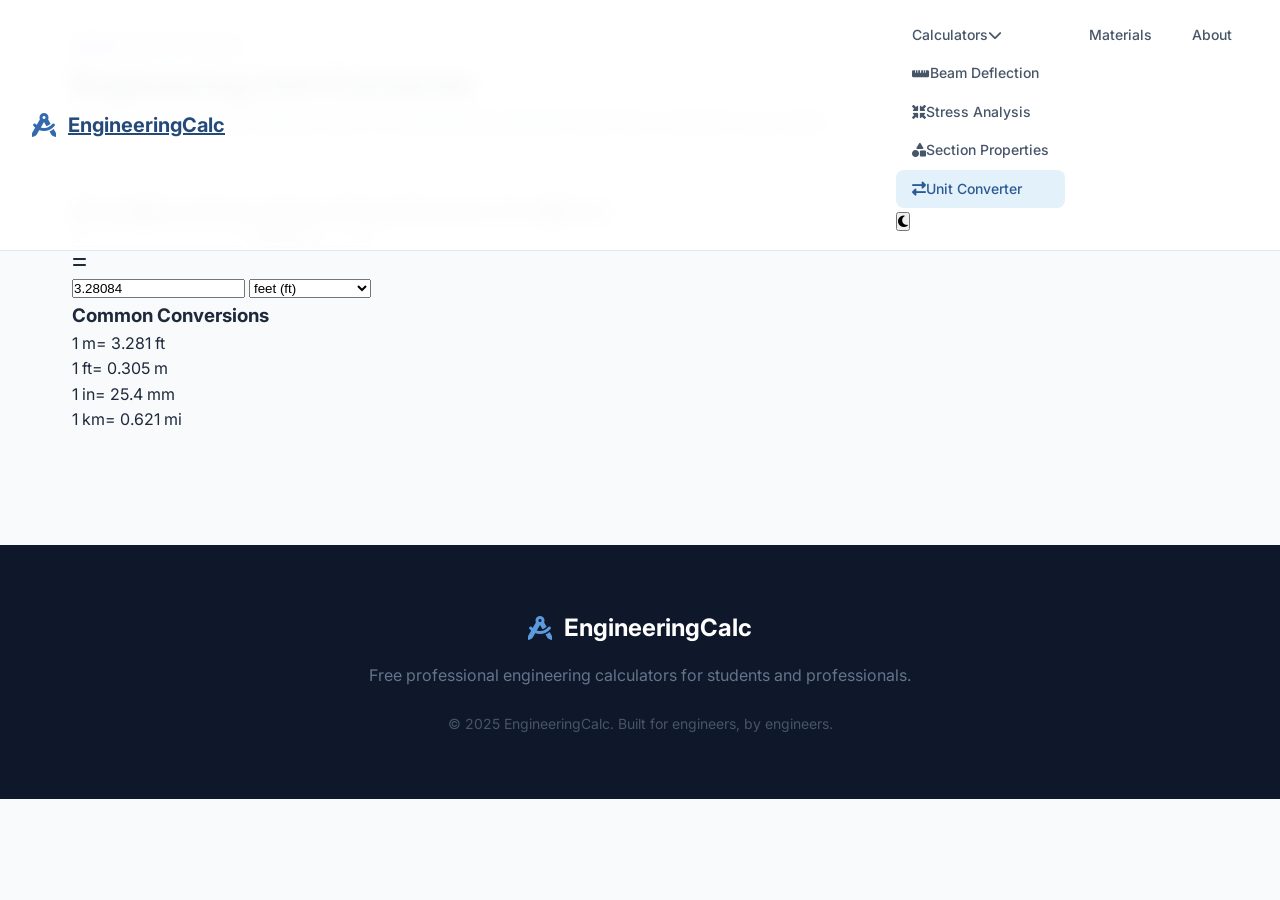
==== unit-converter.html @ 443776ba "Add files via upload" ====
<!DOCTYPE html>
<html lang="en">
<head>
    <meta charset="UTF-8">
    <meta name="viewport" content="width=device-width, initial-scale=1.0">
    <title>Engineering Unit Converter | SI to Imperial Conversion</title>
    <meta name="description" content="Free engineering unit converter. Convert between SI and Imperial units for length, force, pressure, power, temperature, and more.">
    <meta name="keywords" content="unit converter, engineering units, si to imperial, pressure converter, force converter">
    <link rel="stylesheet" href="styles.css">
    <link href="https://fonts.googleapis.com/css2?family=Inter:wght@300;400;500;600;700&family=JetBrains+Mono:wght@400;500&display=swap" rel="stylesheet">
    <link rel="stylesheet" href="https://cdnjs.cloudflare.com/ajax/libs/font-awesome/6.4.0/css/all.min.css">
</head>
<body>
    <nav class="navbar">
        <a href="index.html" class="nav-brand">
            <i class="fas fa-drafting-compass"></i>
            <span>EngineeringCalc</span>
        </a>
        <div class="nav-links-container">
            <ul class="nav-links">
                <li class="has-dropdown">
                    <a href="index.html#calculators">Calculators <i class="fas fa-chevron-down"></i></a>
                    <div class="dropdown-menu">
                        <a href="beam-calculator.html"><i class="fas fa-ruler-horizontal"></i> Beam Deflection</a>
                        <a href="stress-calculator.html"><i class="fas fa-compress-arrows-alt"></i> Stress Analysis</a>
                        <a href="section-properties.html"><i class="fas fa-shapes"></i> Section Properties</a>
                        <a href="unit-converter.html" class="active"><i class="fas fa-exchange-alt"></i> Unit Converter</a>
                    </div>
                </li>
                <li><a href="materials-database.html">Materials</a></li>
                <li><a href="about.html">About</a></li>
            </ul>
            <button class="theme-toggle" id="themeToggle"><i class="fas fa-moon"></i></button>
        </div>
    </nav>

    <main class="calculator-page">
        <div class="calculator-header">
            <div class="container">
                <div class="breadcrumb">
                    <a href="index.html">Home</a>
                    <i class="fas fa-chevron-right"></i>
                    <span>Unit Converter</span>
                </div>
                <h1>Engineering Unit Converter</h1>
                <p>Convert between SI and Imperial units for all engineering quantities. Real-time conversion as you type.</p>
            </div>
        </div>

        <div class="container">
            <div class="converter-fullpage">
                <div class="converter-category-tabs">
                    <button class="cat-tab active" data-category="length"><i class="fas fa-ruler"></i> Length</button>
                    <button class="cat-tab" data-category="force"><i class="fas fa-weight-hanging"></i> Force</button>
                    <button class="cat-tab" data-category="pressure"><i class="fas fa-compress"></i> Pressure</button>
                    <button class="cat-tab" data-category="power"><i class="fas fa-bolt"></i> Power</button>
                    <button class="cat-tab" data-category="torque"><i class="fas fa-redo"></i> Torque</button>
                    <button class="cat-tab" data-category="temperature"><i class="fas fa-thermometer-half"></i> Temperature</button>
                    <button class="cat-tab" data-category="area"><i class="fas fa-expand"></i> Area</button>
                    <button class="cat-tab" data-category="volume"><i class="fas fa-cube"></i> Volume</button>
                </div>

                <div class="converter-main">
                    <div class="converter-display">
                        <div class="input-section-converter">
                            <input type="number" id="convert-input" value="1" placeholder="Enter value">
                            <select id="convert-from">
                                <option value="m">meters (m)</option>
                                <option value="mm">millimeters (mm)</option>
                                <option value="km">kilometers (km)</option>
                                <option value="ft">feet (ft)</option>
                                <option value="in">inches (in)</option>
                                <option value="yd">yards (yd)</option>
                                <option value="mi">miles (mi)</option>
                            </select>
                        </div>
                        
                        <div class="equals-sign"><i class="fas fa-equals"></i></div>
                        
                        <div class="output-section-converter">
                            <input type="text" id="convert-output" readonly value="3.28084">
                            <select id="convert-to">
                                <option value="ft">feet (ft)</option>
                                <option value="m">meters (m)</option>
                                <option value="mm">millimeters (mm)</option>
                                <option value="km">kilometers (km)</option>
                                <option value="in">inches (in)</option>
                                <option value="yd">yards (yd)</option>
                                <option value="mi">miles (mi)</option>
                            </select>
                        </div>
                    </div>

                    <div class="quick-conversions">
                        <h3>Common Conversions</h3>
                        <div class="quick-grid" id="quick-conversions">
                            <div class="quick-item"><span>1 m</span><span>= 3.281 ft</span></div>
                            <div class="quick-item"><span>1 ft</span><span>= 0.305 m</span></div>
                            <div class="quick-item"><span>1 in</span><span>= 25.4 mm</span></div>
                            <div class="quick-item"><span>1 km</span><span>= 0.621 mi</span></div>
                        </div>
                    </div>
                </div>
            </div>
        </div>
    </main>

    <footer class="footer">
        <div class="footer-content">
            <div class="footer-brand">
                <i class="fas fa-drafting-compass"></i>
                <span>EngineeringCalc</span>
            </div>
            <p class="footer-text">Free professional engineering calculators for students and professionals.</p>
            <p class="copyright">© 2025 EngineeringCalc. Built for engineers, by engineers.</p>
        </div>
    </footer>

    <script src="theme.js"></script>
    <script>
        const conversions = {
            length: {
                units: ['m', 'mm', 'cm', 'km', 'ft', 'in', 'yd', 'mi'],
                labels: ['meters (m)', 'millimeters (mm)', 'centimeters (cm)', 'kilometers (km)', 'feet (ft)', 'inches (in)', 'yards (yd)', 'miles (mi)'],
                toBase: { m: 1, mm: 0.001, cm: 0.01, km: 1000, ft: 0.3048, in: 0.0254, yd: 0.9144, mi: 1609.34 }
            },
            force: {
                units: ['N', 'kN', 'MN', 'lbf', 'kgf', 'tonf'],
                labels: ['Newtons (N)', 'kilonewtons (kN)', 'meganewtons (MN)', 'pounds-force (lbf)', 'kilogram-force (kgf)', 'ton-force (tonf)'],
                toBase: { N: 1, kN: 1000, MN: 1000000, lbf: 4.44822, kgf: 9.80665, tonf: 9806.65 }
            },
            pressure: {
                units: ['Pa', 'kPa', 'MPa', 'GPa', 'bar', 'psi', 'ksi', 'atm'],
                labels: ['Pascals (Pa)', 'kilopascals (kPa)', 'megapascals (MPa)', 'gigapascals (GPa)', 'bar', 'psi', 'ksi', 'atmospheres (atm)'],
                toBase: { Pa: 1, kPa: 1000, MPa: 1000000, GPa: 1000000000, bar: 100000, psi: 6894.76, ksi: 6894760, atm: 101325 }
            },
            power: {
                units: ['W', 'kW', 'MW', 'hp', 'hp-m', 'Btu/h', 'ft-lbf/s'],
                labels: ['Watts (W)', 'kilowatts (kW)', 'megawatts (MW)', 'horsepower (hp)', 'metric hp', 'BTU/hour', 'ft-lbf/s'],
                toBase: { W: 1, kW: 1000, MW: 1000000, hp: 745.7, 'hp-m': 735.5, 'Btu/h': 0.293071, 'ft-lbf/s': 1.35582 }
            },
            torque: {
                units: ['Nm', 'Nmm', 'kNm', 'ft-lbf', 'in-lbf', 'kgf-m'],
                labels: ['Newton-meters (Nm)', 'Newton-millimeters (Nmm)', 'kilonewton-meters (kNm)', 'foot-pounds (ft-lbf)', 'inch-pounds (in-lbf)', 'kgf-meters (kgf-m)'],
                toBase: { Nm: 1, Nmm: 0.001, kNm: 1000, 'ft-lbf': 1.35582, 'in-lbf': 0.112985, 'kgf-m': 9.80665 }
            },
            temperature: {
                units: ['C', 'F', 'K', 'R'],
                labels: ['Celsius (°C)', 'Fahrenheit (°F)', 'Kelvin (K)', 'Rankine (°R)']
            },
            area: {
                units: ['m2', 'cm2', 'mm2', 'ft2', 'in2', 'ac', 'ha'],
                labels: ['square meters (m²)', 'square centimeters (cm²)', 'square millimeters (mm²)', 'square feet (ft²)', 'square inches (in²)', 'acres (ac)', 'hectares (ha)'],
                toBase: { m2: 1, cm2: 0.0001, mm2: 0.000001, ft2: 0.092903, in2: 0.00064516, ac: 4046.86, ha: 10000 }
            },
            volume: {
                units: ['m3', 'L', 'mL', 'gal', 'qt', 'ft3', 'in3'],
                labels: ['cubic meters (m³)', 'liters (L)', 'milliliters (mL)', 'gallons (gal)', 'quarts (qt)', 'cubic feet (ft³)', 'cubic inches (in³)'],
                toBase: { m3: 1, L: 0.001, mL: 0.000001, gal: 0.00378541, qt: 0.000946353, ft3: 0.0283168, in3: 0.000016387 }
            }
        };

        let currentCategory = 'length';

        function updateCategory(category) {
            currentCategory = category;
            const data = conversions[category];
            const fromSelect = document.getElementById('convert-from');
            const toSelect = document.getElementById('convert-to');
            
            fromSelect.innerHTML = '';
            toSelect.innerHTML = '';
            
            data.labels.forEach((label, i) => {
                fromSelect.add(new Option(label, data.units[i]));
                toSelect.add(new Option(label, data.units[i]));
            });
            
            // Set defaults
            if (category === 'length') {
                fromSelect.value = 'm';
                toSelect.value = 'ft';
            } else if (category === 'force') {
                fromSelect.value = 'N';
                toSelect.value = 'lbf';
            } else if (category === 'pressure') {
                fromSelect.value = 'MPa';
                toSelect.value = 'ksi';
            } else if (category === 'power') {
                fromSelect.value = 'kW';
                toSelect.value = 'hp';
            }
            
            updateQuickConversions();
            convert();
        }

        function convert() {
            const input = parseFloat(document.getElementById('convert-input').value) || 0;
            const from = document.getElementById('convert-from').value;
            const to = document.getElementById('convert-to').value;
            let result;
            
            if (currentCategory === 'temperature') {
                result = convertTemperature(input, from, to);
            } else {
                const toBase = conversions[currentCategory].toBase;
                const baseValue = input * toBase[from];
                result = baseValue / toBase[to];
            }
            
            document.getElementById('convert-output').value = result.toPrecision(6).replace(/\.?0+$/, '');
        }

        function convertTemperature(val, from, to) {
            let celsius;
            if (from === 'C') celsius = val;
            else if (from === 'F') celsius = (val - 32) * 5/9;
            else if (from === 'K') celsius = val - 273.15;
            else if (from === 'R') celsius = (val - 491.67) * 5/9;
            
            if (to === 'C') return celsius;
            else if (to === 'F') return (celsius * 9/5) + 32;
            else if (to === 'K') return celsius + 273.15;
            else if (to === 'R') return (celsius + 273.15) * 9/5;
        }

        function updateQuickConversions() {
            const quickDiv = document.getElementById('quick-conversions');
            const examples = {
                length: [['1 m', '3.281 ft'], ['1 ft', '0.305 m'], ['1 in', '25.4 mm'], ['1 km', '0.621 mi']],
                force: [['1 N', '0.225 lbf'], ['1 lbf', '4.448 N'], ['1 kN', '224.8 lbf']],
                pressure: [['1 MPa', '145.0 psi'], ['1 psi', '6.895 kPa'], ['1 bar', '14.5 psi']],
                power: [['1 kW', '1.341 hp'], ['1 hp', '0.746 kW'], ['1 MW', '1341 hp']],
                torque: [['1 Nm', '0.738 ft-lbf'], ['1 ft-lbf', '1.356 Nm']],
                temperature: [['0°C', '32°F'], ['100°C', '212°F'], ['0K', '-273.15°C']],
                area: [['1 m²', '10.764 ft²'], ['1 ft²', '0.0929 m²'], ['1 ac', '4047 m²']],
                volume: [['1 L', '0.264 gal'], ['1 gal', '3.785 L'], ['1 m³', '264.2 gal']]
            };
            
            const items = examples[currentCategory] || examples.length;
            quickDiv.innerHTML = items.map(item => 
                `<div class="quick-item"><span>${item[0]}</span><span>= ${item[1]}</span></div>`
            ).join('');
        }

        // Event listeners
        document.querySelectorAll('.cat-tab').forEach(tab => {
            tab.addEventListener('click', () => {
                document.querySelectorAll('.cat-tab').forEach(t => t.classList.remove('active'));
                tab.classList.add('active');
                updateCategory(tab.dataset.category);
            });
        });

        document.getElementById('convert-input').addEventListener('input', convert);
        document.getElementById('convert-from').addEventListener('change', convert);
        document.getElementById('convert-to').addEventListener('change', convert);

        // Initialize
        updateCategory('length');
    </script>
</body>
</html>
---- styles.css ----
/* ============================================
   EngineeringCalc - Modern Academic Design
   Clean, professional, engineering-focused UI
   ============================================ */

:root {
    /* Primary Colors - Academic Blue */
    --primary-900: #1e3a5f;
    --primary-800: #254a7a;
    --primary-700: #2c5a94;
    --primary-600: #336aae;
    --primary-500: #3d7bc9;
    --primary-400: #5b9add;
    --primary-300: #8ab9e9;
    --primary-200: #b8d7f2;
    --primary-100: #e3f1fa;
    --primary-50: #f5fafd;

    /* Neutral Colors */
    --neutral-900: #0f172a;
    --neutral-800: #1e293b;
    --neutral-700: #334155;
    --neutral-600: #475569;
    --neutral-500: #64748b;
    --neutral-400: #94a3b8;
    --neutral-300: #cbd5e1;
    --neutral-200: #e2e8f0;
    --neutral-100: #f1f5f9;
    --neutral-50: #f8fafc;

    /* Accent Colors */
    --accent-emerald: #10b981;
    --accent-emerald-light: #d1fae5;
    --accent-amber: #f59e0b;
    --accent-amber-light: #fef3c7;
    --accent-rose: #f43f5e;
    --accent-rose-light: #ffe4e6;
    --accent-cyan: #06b6d4;
    --accent-cyan-light: #cffafe;

    /* Status Colors */
    --success: #10b981;
    --warning: #f59e0b;
    --error: #ef4444;
    --info: #3b82f6;

    /* Typography */
    --font-primary: 'Inter', -apple-system, BlinkMacSystemFont, sans-serif;
    --font-mono: 'JetBrains Mono', 'Fira Code', monospace;

    /* Spacing */
    --space-1: 0.25rem;
    --space-2: 0.5rem;
    --space-3: 0.75rem;
    --space-4: 1rem;
    --space-5: 1.25rem;
    --space-6: 1.5rem;
    --space-8: 2rem;
    --space-10: 2.5rem;
    --space-12: 3rem;
    --space-16: 4rem;
    --space-20: 5rem;

    /* Shadows */
    --shadow-sm: 0 1px 2px 0 rgb(0 0 0 / 0.05);
    --shadow-md: 0 4px 6px -1px rgb(0 0 0 / 0.1), 0 2px 4px -2px rgb(0 0 0 / 0.1);
    --shadow-lg: 0 10px 15px -3px rgb(0 0 0 / 0.1), 0 4px 6px -4px rgb(0 0 0 / 0.1);
    --shadow-xl: 0 20px 25px -5px rgb(0 0 0 / 0.1), 0 8px 10px -6px rgb(0 0 0 / 0.1);
    --shadow-inner: inset 0 2px 4px 0 rgb(0 0 0 / 0.05);

    /* Border Radius */
    --radius-sm: 0.375rem;
    --radius-md: 0.5rem;
    --radius-lg: 0.75rem;
    --radius-xl: 1rem;
    --radius-2xl: 1.5rem;
    --radius-full: 9999px;

    /* Transitions */
    --transition-fast: 150ms ease;
    --transition-base: 250ms ease;
    --transition-slow: 350ms ease;
}

/* Reset & Base */
*, *::before, *::after {
    box-sizing: border-box;
    margin: 0;
    padding: 0;
}

html {
    scroll-behavior: smooth;
    -webkit-font-smoothing: antialiased;
    -moz-osx-font-smoothing: grayscale;
}

body {
    font-family: var(--font-primary);
    font-size: 16px;
    line-height: 1.6;
    color: var(--neutral-800);
    background: var(--neutral-50);
}

/* Navigation */
.navbar {
    position: fixed;
    top: 0;
    left: 0;
    right: 0;
    z-index: 1000;
    display: flex;
    align-items: center;
    justify-content: space-between;
    padding: var(--space-4) var(--space-8);
    background: rgba(255, 255, 255, 0.95);
    backdrop-filter: blur(10px);
    border-bottom: 1px solid var(--neutral-200);
}

.nav-brand {
    display: flex;
    align-items: center;
    gap: var(--space-3);
    font-size: 1.25rem;
    font-weight: 700;
    color: var(--primary-800);
}

.nav-brand i {
    font-size: 1.5rem;
    color: var(--primary-600);
}

.nav-links {
    display: flex;
    list-style: none;
    gap: var(--space-2);
}

.nav-links a {
    display: flex;
    align-items: center;
    padding: var(--space-2) var(--space-4);
    color: var(--neutral-600);
    text-decoration: none;
    font-weight: 500;
    font-size: 0.875rem;
    border-radius: var(--radius-md);
    transition: all var(--transition-fast);
}

.nav-links a:hover {
    color: var(--primary-700);
    background: var(--primary-50);
}

.nav-links a.active {
    color: var(--primary-700);
    background: var(--primary-100);
}

/* Hero Section */
.hero {
    padding: calc(80px + var(--space-20)) var(--space-8) var(--space-20);
    background: linear-gradient(135deg, var(--primary-900) 0%, var(--primary-700) 50%, var(--primary-600) 100%);
    color: white;
    text-align: center;
    position: relative;
    overflow: hidden;
}

.hero::before {
    content: '';
    position: absolute;
    top: 0;
    left: 0;
    right: 0;
    bottom: 0;
    background: url("data:image/svg+xml,%3Csvg width='60' height='60' viewBox='0 0 60 60' xmlns='http://www.w3.org/2000/svg'%3E%3Cg fill='none' fill-rule='evenodd'%3E%3Cg fill='%23ffffff' fill-opacity='0.03'%3E%3Cpath d='M36 34v-4h-2v4h-4v2h4v4h2v-4h4v-2h-4zm0-30V0h-2v4h-4v2h4v4h2V6h4V4h-4zM6 34v-4H4v4H0v2h4v4h2v-4h4v-2H6zM6 4V0H4v4H0v2h4v4h2V6h4V4H6z'/%3E%3C/g%3E%3C/g%3E%3C/svg%3E");
    opacity: 0.5;
}

.hero-content {
    position: relative;
    max-width: 800px;
    margin: 0 auto;
}

.hero h1 {
    font-size: 3rem;
    font-weight: 800;
    line-height: 1.1;
    margin-bottom: var(--space-6);
    letter-spacing: -0.025em;
}

.hero p {
    font-size: 1.25rem;
    color: var(--primary-200);
    max-width: 600px;
    margin: 0 auto var(--space-12);
}

.hero-stats {
    display: flex;
    justify-content: center;
    gap: var(--space-12);
}

.stat {
    display: flex;
    flex-direction: column;
    align-items: center;
}

.stat-number {
    font-size: 2.5rem;
    font-weight: 800;
    color: white;
}

.stat-label {
    font-size: 0.875rem;
    color: var(--primary-300);
    text-transform: uppercase;
    letter-spacing: 0.1em;
    font-weight: 600;
}

/* Container */
.container {
    max-width: 1200px;
    margin: 0 auto;
    padding: var(--space-8);
}

/* Calculator Sections */
.calculator-section {
    margin-bottom: var(--space-16);
    scroll-margin-top: 100px;
}

.section-header {
    display: flex;
    align-items: flex-start;
    gap: var(--space-5);
    margin-bottom: var(--space-8);
    padding-bottom: var(--space-6);
    border-bottom: 2px solid var(--neutral-200);
}

.section-icon {
    width: 56px;
    height: 56px;
    display: flex;
    align-items: center;
    justify-content: center;
    background: linear-gradient(135deg, var(--primary-500), var(--primary-700));
    border-radius: var(--radius-xl);
    color: white;
    font-size: 1.5rem;
    flex-shrink: 0;
}

.section-icon.stress {
    background: linear-gradient(135deg, var(--accent-rose), #e11d48);
}

.section-title h2 {
    font-size: 1.75rem;
    font-weight: 700;
    color: var(--neutral-900);
    margin-bottom: var(--space-2);
}

.section-title p {
    color: var(--neutral-500);
    font-size: 1rem;
}

/* Calculator Grid */
.calc-grid {
    display: grid;
    grid-template-columns: 1fr 1fr;
    gap: var(--space-8);
}

/* Input Panel */
.input-panel, .results-panel {
    background: white;
    border-radius: var(--radius-xl);
    padding: var(--space-8);
    box-shadow: var(--shadow-lg);
    border: 1px solid var(--neutral-200);
}

.input-panel h3, .results-panel h3 {
    font-size: 1.125rem;
    font-weight: 600;
    color: var(--neutral-800);
    margin-bottom: var(--space-6);
    padding-bottom: var(--space-4);
    border-bottom: 2px solid var(--primary-100);
}

.input-group {
    margin-bottom: var(--space-5);
}

.input-group label {
    display: block;
    font-size: 0.875rem;
    font-weight: 600;
    color: var(--neutral-700);
    margin-bottom: var(--space-2);
}

.input-wrapper {
    display: flex;
    gap: var(--space-2);
}

.input-wrapper input,
.input-group select {
    flex: 1;
    padding: var(--space-3) var(--space-4);
    font-size: 1rem;
    border: 2px solid var(--neutral-200);
    border-radius: var(--radius-lg);
    background: white;
    color: var(--neutral-800);
    transition: all var(--transition-fast);
    font-family: var(--font-mono);
}

.input-wrapper input:focus,
.input-group select:focus {
    outline: none;
    border-color: var(--primary-400);
    box-shadow: 0 0 0 3px var(--primary-100);
}

.input-wrapper input::placeholder {
    color: var(--neutral-400);
}

.input-group select {
    cursor: pointer;
    flex: 0 0 auto;
    min-width: 80px;
}

select.full-width {
    width: 100%;
}

.unit-label {
    display: flex;
    align-items: center;
    padding: var(--space-3) var(--space-4);
    background: var(--neutral-100);
    border: 2px solid var(--neutral-200);
    border-radius: var(--radius-lg);
    color: var(--neutral-600);
    font-size: 0.875rem;
    font-weight: 500;
    white-space: nowrap;
}

.input-row {
    display: grid;
    grid-template-columns: 1fr 1fr;
    gap: var(--space-4);
}

/* Calculate Button */
.calc-btn {
    width: 100%;
    padding: var(--space-4) var(--space-6);
    margin-top: var(--space-4);
    background: linear-gradient(135deg, var(--primary-600), var(--primary-700));
    color: white;
    border: none;
    border-radius: var(--radius-lg);
    font-size: 1rem;
    font-weight: 600;
    cursor: pointer;
    transition: all var(--transition-fast);
    display: flex;
    align-items: center;
    justify-content: center;
    gap: var(--space-2);
    box-shadow: var(--shadow-md);
}

.calc-btn:hover {
    transform: translateY(-2px);
    box-shadow: var(--shadow-lg);
    background: linear-gradient(135deg, var(--primary-500), var(--primary-600));
}

.calc-btn:active {
    transform: translateY(0);
}

/* Results Panel */
.result-card {
    display: flex;
    align-items: center;
    gap: var(--space-4);
    padding: var(--space-5);
    background: var(--neutral-50);
    border: 1px solid var(--neutral-200);
    border-radius: var(--radius-lg);
    margin-bottom: var(--space-4);
    transition: all var(--transition-fast);
}

.result-card:hover {
    background: white;
    box-shadow: var(--shadow-md);
}

.result-icon {
    width: 48px;
    height: 48px;
    display: flex;
    align-items: center;
    justify-content: center;
    background: linear-gradient(135deg, var(--primary-400), var(--primary-600));
    border-radius: var(--radius-lg);
    color: white;
    font-size: 1.25rem;
    flex-shrink: 0;
}

.result-icon.stress {
    background: linear-gradient(135deg, var(--accent-rose), #e11d48);
}

.result-icon.reaction {
    background: linear-gradient(135deg, var(--accent-emerald), #059669);
}

.result-content {
    flex: 1;
    display: flex;
    flex-direction: column;
    gap: var(--space-1);
}

.result-label {
    font-size: 0.75rem;
    font-weight: 600;
    color: var(--neutral-500);
    text-transform: uppercase;
    letter-spacing: 0.05em;
}

.result-value {
    font-family: var(--font-mono);
    font-size: 1.5rem;
    font-weight: 700;
    color: var(--neutral-800);
}

.result-unit {
    font-size: 0.875rem;
    font-weight: 500;
    color: var(--neutral-500);
}

.result-status {
    display: inline-block;
    padding: var(--space-1) var(--space-2);
    border-radius: var(--radius-sm);
    font-size: 0.75rem;
    font-weight: 600;
    margin-left: var(--space-2);
}

.result-status.safe {
    background: var(--accent-emerald-light);
    color: var(--accent-emerald);
}

.result-status.warning {
    background: var(--accent-amber-light);
    color: var(--accent-amber);
}

.result-status.danger {
    background: var(--accent-rose-light);
    color: var(--accent-rose);
}

/* Formula Box */
.formula-box {
    margin-top: var(--space-6);
    padding: var(--space-5);
    background: linear-gradient(135deg, var(--primary-50), #eff6ff);
    border-left: 4px solid var(--primary-500);
    border-radius: var(--radius-lg);
}

.formula-box h4 {
    display: flex;
    align-items: center;
    gap: var(--space-2);
    font-size: 0.875rem;
    font-weight: 600;
    color: var(--primary-800);
    margin-bottom: var(--space-3);
}

.formula-box p {
    font-family: var(--font-mono);
    font-size: 1.125rem;
    color: var(--neutral-700);
    margin-bottom: var(--space-2);
}

.formula-box .formula-desc {
    font-family: var(--font-primary);
    font-size: 0.875rem;
    color: var(--neutral-500);
}

/* Unit Converter Section */
.converter-grid {
    display: grid;
    grid-template-columns: repeat(auto-fit, minmax(350px, 1fr));
    gap: var(--space-6);
}

.converter-card {
    background: white;
    border-radius: var(--radius-xl);
    padding: var(--space-6);
    box-shadow: var(--shadow-md);
    border: 1px solid var(--neutral-200);
    transition: all var(--transition-fast);
}

.converter-card:hover {
    box-shadow: var(--shadow-lg);
    transform: translateY(-2px);
}

.converter-card h3 {
    display: flex;
    align-items: center;
    gap: var(--space-2);
    font-size: 1rem;
    font-weight: 600;
    color: var(--neutral-800);
    margin-bottom: var(--space-4);
    padding-bottom: var(--space-3);
    border-bottom: 2px solid var(--neutral-100);
}

.converter-card h3 i {
    color: var(--primary-500);
}

.converter-inputs {
    display: flex;
    align-items: center;
    gap: var(--space-3);
}

.converter-inputs .input-group {
    flex: 1;
    margin-bottom: 0;
}

.converter-inputs input,
.converter-inputs select {
    width: 100%;
}

.converter-arrow {
    color: var(--neutral-400);
    font-size: 1.25rem;
}

/* Materials Section */
.materials-container {
    background: white;
    border-radius: var(--radius-xl);
    padding: var(--space-8);
    box-shadow: var(--shadow-lg);
    border: 1px solid var(--neutral-200);
}

.materials-filter {
    display: flex;
    gap: var(--space-2);
    margin-bottom: var(--space-6);
    flex-wrap: wrap;
}

.filter-btn {
    padding: var(--space-2) var(--space-4);
    background: white;
    border: 2px solid var(--neutral-200);
    border-radius: var(--radius-full);
    font-size: 0.875rem;
    font-weight: 500;
    color: var(--neutral-600);
    cursor: pointer;
    transition: all var(--transition-fast);
}

.filter-btn:hover {
    border-color: var(--primary-300);
    color: var(--primary-700);
}

.filter-btn.active {
    background: var(--primary-600);
    border-color: var(--primary-600);
    color: white;
}

.materials-grid {
    display: grid;
    grid-template-columns: repeat(auto-fill, minmax(280px, 1fr));
    gap: var(--space-4);
}

.material-card {
    padding: var(--space-5);
    background: var(--neutral-50);
    border: 1px solid var(--neutral-200);
    border-radius: var(--radius-lg);
    transition: all var(--transition-fast);
}

.material-card:hover {
    background: white;
    box-shadow: var(--shadow-md);
}

.material-header {
    display: flex;
    align-items: center;
    justify-content: space-between;
    margin-bottom: var(--space-4);
}

.material-name {
    font-weight: 700;
    color: var(--neutral-800);
}

.material-type {
    font-size: 0.75rem;
    padding: var(--space-1) var(--space-2);
    border-radius: var(--radius-sm);
    background: var(--primary-100);
    color: var(--primary-700);
    font-weight: 600;
}

.material-props {
    display: grid;
    grid-template-columns: 1fr 1fr;
    gap: var(--space-3);
}

.material-prop {
    display: flex;
    flex-direction: column;
}

.prop-label {
    font-size: 0.75rem;
    color: var(--neutral-500);
    font-weight: 500;
}

.prop-value {
    font-family: var(--font-mono);
    font-size: 0.875rem;
    color: var(--neutral-700);
    font-weight: 600;
}

/* Footer */
.footer {
    background: var(--neutral-900);
    color: var(--neutral-400);
    padding: var(--space-16) var(--space-8);
    margin-top: var(--space-20);
}

.footer-content {
    max-width: 1200px;
    margin: 0 auto;
    text-align: center;
}

.footer-brand {
    display: flex;
    align-items: center;
    justify-content: center;
    gap: var(--space-3);
    font-size: 1.5rem;
    font-weight: 700;
    color: white;
    margin-bottom: var(--space-4);
}

.footer-brand i {
    color: var(--primary-400);
}

.footer-text {
    font-size: 1rem;
    color: var(--neutral-500);
    margin-bottom: var(--space-6);
}

.footer-links {
    display: flex;
    justify-content: center;
    gap: var(--space-6);
    margin-bottom: var(--space-8);
}

.footer-links a {
    color: var(--neutral-400);
    text-decoration: none;
    font-weight: 500;
    transition: color var(--transition-fast);
}

.footer-links a:hover {
    color: var(--primary-400);
}

.copyright {
    font-size: 0.875rem;
    color: var(--neutral-600);
}

/* Responsive Design */
@media (max-width: 768px) {
    .navbar {
        padding: var(--space-3) var(--space-4);
    }

    .nav-links {
        display: none;
    }

    .hero {
        padding: calc(60px + var(--space-12)) var(--space-4) var(--space-12);
    }

    .hero h1 {
        font-size: 2rem;
    }

    .hero-stats {
        flex-direction: column;
        gap: var(--space-6);
    }

    .calc-grid {
        grid-template-columns: 1fr;
    }

    .input-row {
        grid-template-columns: 1fr;
    }

    .section-header {
        flex-direction: column;
        align-items: center;
        text-align: center;
    }

    .converter-grid {
        grid-template-columns: 1fr;
    }

    .converter-inputs {
        flex-direction: column;
    }

    .converter-arrow {
        transform: rotate(90deg);
    }

    .materials-grid {
        grid-template-columns: 1fr;
    }
}

/* Loading Animation */
@keyframes pulse {
    0%, 100% { opacity: 1; }
    50% { opacity: 0.5; }
}

.loading {
    animation: pulse 2s cubic-bezier(0.4, 0, 0.6, 1) infinite;
}

/* Scrollbar Styling */
::-webkit-scrollbar {
    width: 8px;
    height: 8px;
}

::-webkit-scrollbar-track {
    background: var(--neutral-100);
}

::-webkit-scrollbar-thumb {
    background: var(--neutral-400);
    border-radius: var(--radius-full);
}

::-webkit-scrollbar-thumb:hover {
    background: var(--neutral-500);
}
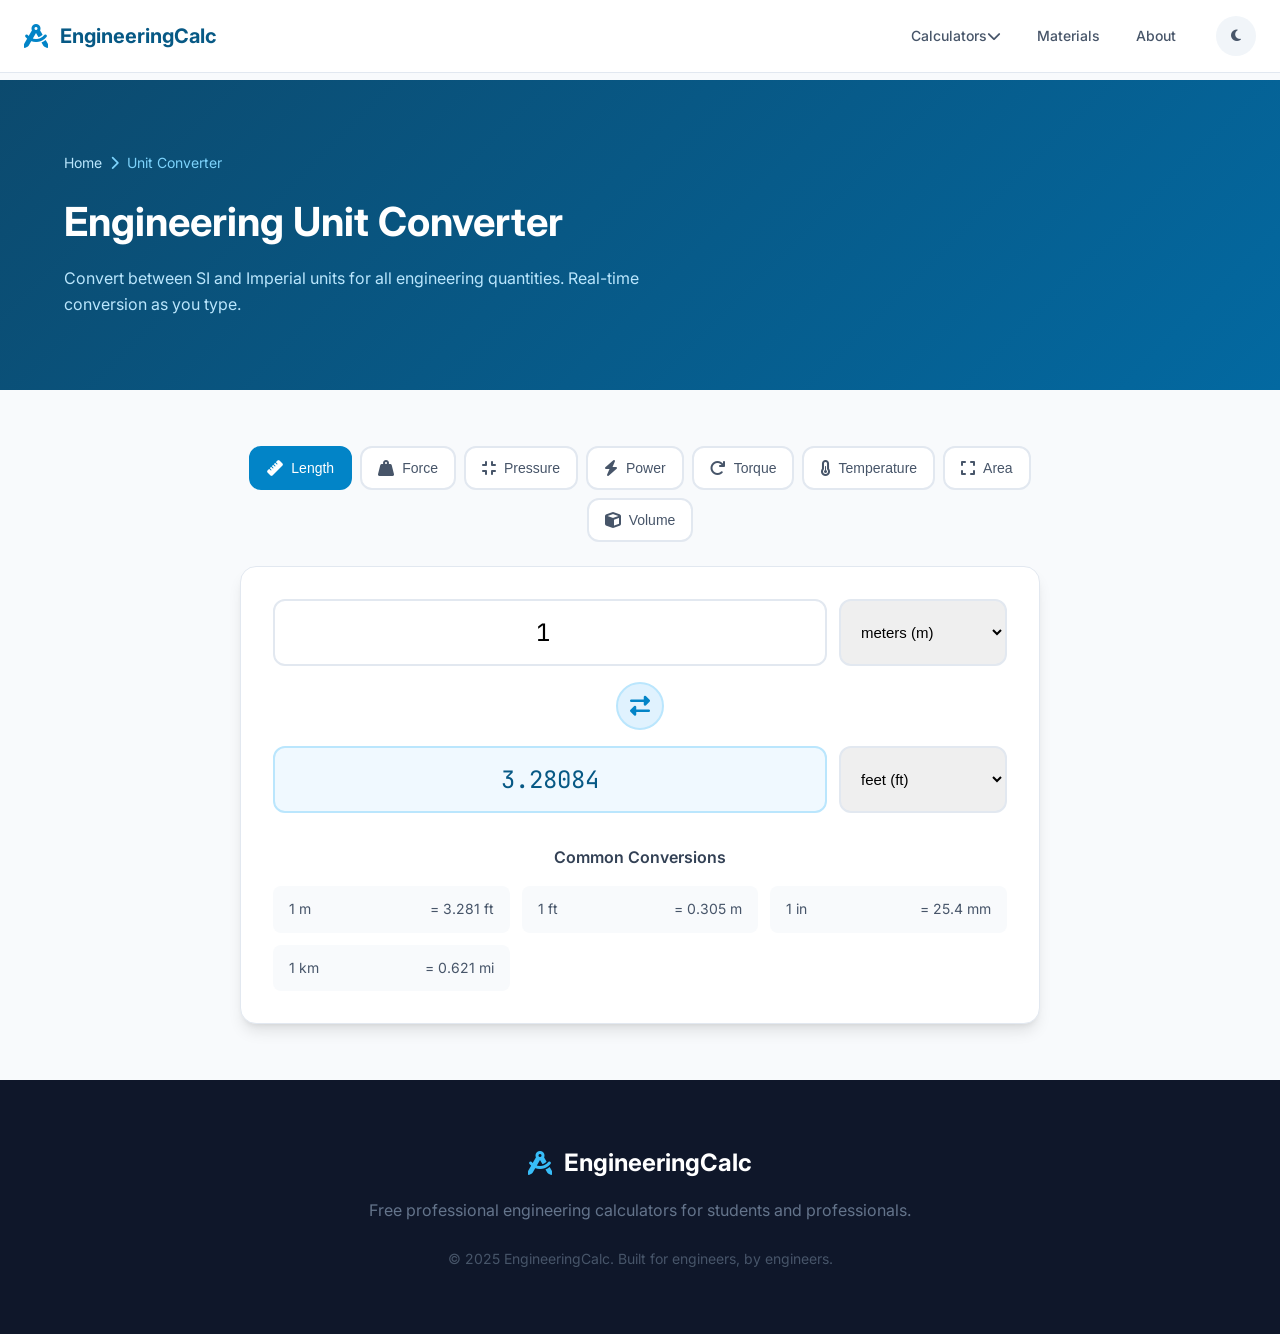
==== commit 4d90a0c3: "Add files via upload" ====
--- a/unit-converter.html
+++ b/unit-converter.html
@@ -75,7 +75,9 @@
                             </select>
                         </div>
                         
-                        <div class="equals-sign"><i class="fas fa-equals"></i></div>
+                        <button class="swap-btn" onclick="swapUnits()" title="Swap units">
+                            <i class="fas fa-exchange-alt"></i>
+                        </button>
                         
                         <div class="output-section-converter">
                             <input type="text" id="convert-output" readonly value="3.28084">
@@ -257,6 +259,16 @@
         document.getElementById('convert-from').addEventListener('change', convert);
         document.getElementById('convert-to').addEventListener('change', convert);
 
+        // Swap units function
+        function swapUnits() {
+            const fromSelect = document.getElementById('convert-from');
+            const toSelect = document.getElementById('convert-to');
+            const temp = fromSelect.value;
+            fromSelect.value = toSelect.value;
+            toSelect.value = temp;
+            convert();
+        }
+
         // Initialize
         updateCategory('length');
     </script>
--- a/styles.css
+++ b/styles.css
@@ -1,831 +1,1490 @@
 /* ============================================
-   EngineeringCalc - Modern Academic Design
-   Clean, professional, engineering-focused UI
+   EngineeringCalc - Complete Stylesheet
+   Modern Academic Design
    ============================================ */
 
 :root {
-    /* Primary Colors - Academic Blue */
-    --primary-900: #1e3a5f;
-    --primary-800: #254a7a;
-    --primary-700: #2c5a94;
-    --primary-600: #336aae;
-    --primary-500: #3d7bc9;
-    --primary-400: #5b9add;
-    --primary-300: #8ab9e9;
-    --primary-200: #b8d7f2;
-    --primary-100: #e3f1fa;
-    --primary-50: #f5fafd;
-
-    /* Neutral Colors */
-    --neutral-900: #0f172a;
-    --neutral-800: #1e293b;
-    --neutral-700: #334155;
-    --neutral-600: #475569;
-    --neutral-500: #64748b;
-    --neutral-400: #94a3b8;
-    --neutral-300: #cbd5e1;
-    --neutral-200: #e2e8f0;
-    --neutral-100: #f1f5f9;
-    --neutral-50: #f8fafc;
-
-    /* Accent Colors */
-    --accent-emerald: #10b981;
-    --accent-emerald-light: #d1fae5;
-    --accent-amber: #f59e0b;
-    --accent-amber-light: #fef3c7;
-    --accent-rose: #f43f5e;
-    --accent-rose-light: #ffe4e6;
-    --accent-cyan: #06b6d4;
-    --accent-cyan-light: #cffafe;
-
-    /* Status Colors */
-    --success: #10b981;
-    --warning: #f59e0b;
-    --error: #ef4444;
-    --info: #3b82f6;
-
-    /* Typography */
-    --font-primary: 'Inter', -apple-system, BlinkMacSystemFont, sans-serif;
-    --font-mono: 'JetBrains Mono', 'Fira Code', monospace;
-
-    /* Spacing */
-    --space-1: 0.25rem;
-    --space-2: 0.5rem;
-    --space-3: 0.75rem;
-    --space-4: 1rem;
-    --space-5: 1.25rem;
-    --space-6: 1.5rem;
-    --space-8: 2rem;
-    --space-10: 2.5rem;
-    --space-12: 3rem;
-    --space-16: 4rem;
-    --space-20: 5rem;
-
-    /* Shadows */
-    --shadow-sm: 0 1px 2px 0 rgb(0 0 0 / 0.05);
-    --shadow-md: 0 4px 6px -1px rgb(0 0 0 / 0.1), 0 2px 4px -2px rgb(0 0 0 / 0.1);
-    --shadow-lg: 0 10px 15px -3px rgb(0 0 0 / 0.1), 0 4px 6px -4px rgb(0 0 0 / 0.1);
-    --shadow-xl: 0 20px 25px -5px rgb(0 0 0 / 0.1), 0 8px 10px -6px rgb(0 0 0 / 0.1);
-    --shadow-inner: inset 0 2px 4px 0 rgb(0 0 0 / 0.05);
-
-    /* Border Radius */
-    --radius-sm: 0.375rem;
-    --radius-md: 0.5rem;
-    --radius-lg: 0.75rem;
-    --radius-xl: 1rem;
-    --radius-2xl: 1.5rem;
-    --radius-full: 9999px;
-
-    /* Transitions */
-    --transition-fast: 150ms ease;
-    --transition-base: 250ms ease;
-    --transition-slow: 350ms ease;
-}
-
-/* Reset & Base */
+  /* Primary Colors - Academic Blue */
+  --primary-900: #0c4a6e;
+  --primary-800: #075985;
+  --primary-700: #0369a1;
+  --primary-600: #0284c7;
+  --primary-500: #0ea5e9;
+  --primary-400: #38bdf8;
+  --primary-300: #7dd3fc;
+  --primary-200: #bae6fd;
+  --primary-100: #e0f2fe;
+  --primary-50: #f0f9ff;
+
+  /* Neutral Colors */
+  --neutral-950: #020617;
+  --neutral-900: #0f172a;
+  --neutral-800: #1e293b;
+  --neutral-700: #334155;
+  --neutral-600: #475569;
+  --neutral-500: #64748b;
+  --neutral-400: #94a3b8;
+  --neutral-300: #cbd5e1;
+  --neutral-200: #e2e8f0;
+  --neutral-100: #f1f5f9;
+  --neutral-50: #f8fafc;
+
+  /* Accent Colors */
+  --accent-emerald: #10b981;
+  --accent-emerald-light: #d1fae5;
+  --accent-amber: #f59e0b;
+  --accent-amber-light: #fef3c7;
+  --accent-rose: #f43f5e;
+  --accent-rose-light: #ffe4e6;
+  --accent-violet: #8b5cf6;
+  --accent-cyan: #06b6d4;
+
+  /* Typography */
+  --font-primary: 'Inter', -apple-system, BlinkMacSystemFont, 'Segoe UI', sans-serif;
+  --font-mono: 'JetBrains Mono', 'Fira Code', monospace;
+
+  /* Spacing */
+  --space-1: 0.25rem;
+  --space-2: 0.5rem;
+  --space-3: 0.75rem;
+  --space-4: 1rem;
+  --space-5: 1.25rem;
+  --space-6: 1.5rem;
+  --space-8: 2rem;
+  --space-10: 2.5rem;
+  --space-12: 3rem;
+  --space-16: 4rem;
+  --space-20: 5rem;
+
+  /* Shadows */
+  --shadow-sm: 0 1px 2px 0 rgb(0 0 0 / 0.05);
+  --shadow-md: 0 4px 6px -1px rgb(0 0 0 / 0.1), 0 2px 4px -2px rgb(0 0 0 / 0.1);
+  --shadow-lg: 0 10px 15px -3px rgb(0 0 0 / 0.1), 0 4px 6px -4px rgb(0 0 0 / 0.1);
+  --shadow-xl: 0 20px 25px -5px rgb(0 0 0 / 0.1), 0 8px 10px -6px rgb(0 0 0 / 0.1);
+
+  /* Border Radius */
+  --radius-sm: 0.375rem;
+  --radius-md: 0.5rem;
+  --radius-lg: 0.75rem;
+  --radius-xl: 1rem;
+  --radius-2xl: 1.5rem;
+  --radius-full: 9999px;
+
+  /* Transitions */
+  --transition-fast: 150ms ease;
+  --transition-base: 250ms ease;
+  --transition-slow: 350ms ease;
+}
+
+/* Dark Mode Variables */
+[data-theme="dark"] {
+  --neutral-950: #f8fafc;
+  --neutral-900: #f1f5f9;
+  --neutral-800: #e2e8f0;
+  --neutral-700: #cbd5e1;
+  --neutral-600: #94a3b8;
+  --neutral-500: #64748b;
+  --neutral-400: #475569;
+  --neutral-300: #334155;
+  --neutral-200: #1e293b;
+  --neutral-100: #0f172a;
+  --neutral-50: #020617;
+}
+
+/* Smooth theme transition */
+body, .navbar, .input-section, .calculator-results, .calculator-card, 
+.result-card, .materials-table-container, .converter-main, .section-icon,
+.dropdown-menu, .filter-btn, .cat-tab, .quick-item {
+  transition: background-color 0.3s ease, color 0.3s ease, border-color 0.3s ease, box-shadow 0.3s ease;
+}
+
+/* Reset */
 *, *::before, *::after {
-    box-sizing: border-box;
-    margin: 0;
-    padding: 0;
+  box-sizing: border-box;
+  margin: 0;
+  padding: 0;
 }
 
 html {
-    scroll-behavior: smooth;
-    -webkit-font-smoothing: antialiased;
-    -moz-osx-font-smoothing: grayscale;
+  scroll-behavior: smooth;
+  -webkit-font-smoothing: antialiased;
+  -moz-osx-font-smoothing: grayscale;
 }
 
 body {
-    font-family: var(--font-primary);
-    font-size: 16px;
-    line-height: 1.6;
-    color: var(--neutral-800);
-    background: var(--neutral-50);
+  font-family: var(--font-primary);
+  font-size: 16px;
+  line-height: 1.6;
+  color: var(--neutral-800);
+  background: var(--neutral-50);
+  min-height: 100vh;
 }
 
 /* Navigation */
 .navbar {
-    position: fixed;
-    top: 0;
-    left: 0;
-    right: 0;
-    z-index: 1000;
-    display: flex;
-    align-items: center;
-    justify-content: space-between;
-    padding: var(--space-4) var(--space-8);
-    background: rgba(255, 255, 255, 0.95);
-    backdrop-filter: blur(10px);
-    border-bottom: 1px solid var(--neutral-200);
+  position: fixed;
+  top: 0;
+  left: 0;
+  right: 0;
+  z-index: 1000;
+  display: flex;
+  align-items: center;
+  justify-content: space-between;
+  padding: var(--space-4) var(--space-6);
+  background: rgba(255, 255, 255, 0.95);
+  backdrop-filter: blur(12px);
+  border-bottom: 1px solid var(--neutral-200);
+  transition: background-color 0.3s ease, border-color 0.3s ease;
+}
+
+[data-theme="dark"] .navbar {
+  background: rgba(15, 23, 42, 0.95);
+  border-bottom-color: var(--neutral-800);
 }
 
 .nav-brand {
-    display: flex;
-    align-items: center;
-    gap: var(--space-3);
-    font-size: 1.25rem;
-    font-weight: 700;
-    color: var(--primary-800);
+  display: flex;
+  align-items: center;
+  gap: var(--space-3);
+  font-size: 1.25rem;
+  font-weight: 700;
+  color: var(--primary-800);
+  text-decoration: none;
+  transition: color var(--transition-fast);
+}
+
+.nav-brand:hover {
+  color: var(--primary-600);
 }
 
 .nav-brand i {
-    font-size: 1.5rem;
-    color: var(--primary-600);
+  font-size: 1.5rem;
+  color: var(--primary-600);
+}
+
+.nav-links-container {
+  display: flex;
+  align-items: center;
+  gap: var(--space-6);
 }
 
 .nav-links {
-    display: flex;
-    list-style: none;
-    gap: var(--space-2);
+  display: flex;
+  list-style: none;
+  gap: var(--space-1);
 }
 
 .nav-links a {
-    display: flex;
-    align-items: center;
-    padding: var(--space-2) var(--space-4);
-    color: var(--neutral-600);
-    text-decoration: none;
-    font-weight: 500;
-    font-size: 0.875rem;
-    border-radius: var(--radius-md);
-    transition: all var(--transition-fast);
-}
-
-.nav-links a:hover {
-    color: var(--primary-700);
-    background: var(--primary-50);
-}
-
+  display: flex;
+  align-items: center;
+  padding: var(--space-2) var(--space-4);
+  color: var(--neutral-600);
+  text-decoration: none;
+  font-weight: 500;
+  font-size: 0.875rem;
+  border-radius: var(--radius-md);
+  transition: all var(--transition-fast);
+}
+
+.nav-links a:hover,
 .nav-links a.active {
-    color: var(--primary-700);
-    background: var(--primary-100);
+  color: var(--primary-700);
+  background: var(--primary-50);
+}
+
+/* Dropdown Menu */
+.has-dropdown {
+  position: relative;
+}
+
+.dropdown-menu {
+  position: absolute;
+  top: 100%;
+  left: 0;
+  margin-top: var(--space-2);
+  min-width: 280px;
+  background: white;
+  border: 1px solid var(--neutral-200);
+  border-radius: var(--radius-lg);
+  box-shadow: var(--shadow-xl);
+  padding: var(--space-2);
+  opacity: 0;
+  visibility: hidden;
+  transform: translateY(-10px);
+  transition: all var(--transition-fast);
+}
+
+.has-dropdown:hover .dropdown-menu {
+  opacity: 1;
+  visibility: visible;
+  transform: translateY(0);
+}
+
+.dropdown-menu a {
+  display: flex;
+  align-items: center;
+  gap: var(--space-3);
+  padding: var(--space-3) var(--space-4);
+  color: var(--neutral-700);
+  border-radius: var(--radius-md);
+}
+
+.dropdown-menu a:hover {
+  background: var(--primary-50);
+  color: var(--primary-700);
+}
+
+.dropdown-menu a i {
+  width: 20px;
+  text-align: center;
+  color: var(--primary-500);
+}
+
+/* Theme Toggle */
+.theme-toggle {
+  width: 40px;
+  height: 40px;
+  display: flex;
+  align-items: center;
+  justify-content: center;
+  background: var(--neutral-100);
+  border: none;
+  border-radius: var(--radius-full);
+  color: var(--neutral-600);
+  cursor: pointer;
+  transition: all var(--transition-fast);
+}
+
+.theme-toggle:hover {
+  background: var(--primary-100);
+  color: var(--primary-600);
 }
 
 /* Hero Section */
 .hero {
-    padding: calc(80px + var(--space-20)) var(--space-8) var(--space-20);
-    background: linear-gradient(135deg, var(--primary-900) 0%, var(--primary-700) 50%, var(--primary-600) 100%);
-    color: white;
-    text-align: center;
-    position: relative;
-    overflow: hidden;
+  padding: calc(80px + var(--space-16)) var(--space-6) var(--space-16);
+  background: linear-gradient(135deg, var(--primary-900) 0%, var(--primary-700) 50%, var(--primary-600) 100%);
+  color: white;
+  text-align: center;
+  position: relative;
+  overflow: hidden;
 }
 
 .hero::before {
-    content: '';
-    position: absolute;
-    top: 0;
-    left: 0;
-    right: 0;
-    bottom: 0;
-    background: url("data:image/svg+xml,%3Csvg width='60' height='60' viewBox='0 0 60 60' xmlns='http://www.w3.org/2000/svg'%3E%3Cg fill='none' fill-rule='evenodd'%3E%3Cg fill='%23ffffff' fill-opacity='0.03'%3E%3Cpath d='M36 34v-4h-2v4h-4v2h4v4h2v-4h4v-2h-4zm0-30V0h-2v4h-4v2h4v4h2V6h4V4h-4zM6 34v-4H4v4H0v2h4v4h2v-4h4v-2H6zM6 4V0H4v4H0v2h4v4h2V6h4V4H6z'/%3E%3C/g%3E%3C/g%3E%3C/svg%3E");
-    opacity: 0.5;
+  content: '';
+  position: absolute;
+  top: 0;
+  left: 0;
+  right: 0;
+  bottom: 0;
+  background: url("data:image/svg+xml,%3Csvg width='60' height='60' viewBox='0 0 60 60' xmlns='http://www.w3.org/2000/svg'%3E%3Cg fill='none' fill-rule='evenodd'%3E%3Cg fill='%23ffffff' fill-opacity='0.03'%3E%3Cpath d='M36 34v-4h-2v4h-4v2h4v4h2v-4h4v-2h-4zm0-30V0h-2v4h-4v2h4v4h2V6h4V4h-4zM6 34v-4H4v4H0v2h4v4h2v-4h4v-2H6zM6 4V0H4v4H0v2h4v4h2V6h4V4H6z'/%3E%3C/g%3E%3C/g%3E%3C/svg%3E");
 }
 
 .hero-content {
-    position: relative;
-    max-width: 800px;
-    margin: 0 auto;
+  position: relative;
+  max-width: 800px;
+  margin: 0 auto;
 }
 
 .hero h1 {
-    font-size: 3rem;
-    font-weight: 800;
-    line-height: 1.1;
-    margin-bottom: var(--space-6);
-    letter-spacing: -0.025em;
+  font-size: clamp(2rem, 5vw, 3.5rem);
+  font-weight: 800;
+  line-height: 1.1;
+  margin-bottom: var(--space-6);
+  letter-spacing: -0.025em;
 }
 
 .hero p {
-    font-size: 1.25rem;
-    color: var(--primary-200);
-    max-width: 600px;
-    margin: 0 auto var(--space-12);
+  font-size: 1.25rem;
+  color: var(--primary-200);
+  max-width: 600px;
+  margin: 0 auto var(--space-10);
+}
+
+.hero-search {
+  position: relative;
+  max-width: 500px;
+  margin: 0 auto var(--space-12);
+}
+
+.hero-search i {
+  position: absolute;
+  left: var(--space-4);
+  top: 50%;
+  transform: translateY(-50%);
+  color: var(--neutral-400);
+}
+
+.hero-search input {
+  width: 100%;
+  padding: var(--space-4) var(--space-4) var(--space-4) var(--space-12);
+  font-size: 1rem;
+  border: 2px solid rgba(255, 255, 255, 0.2);
+  border-radius: var(--radius-full);
+  background: rgba(255, 255, 255, 0.1);
+  color: white;
+  backdrop-filter: blur(10px);
+  transition: all var(--transition-fast);
+}
+
+.hero-search input::placeholder {
+  color: var(--primary-200);
+}
+
+.hero-search input:focus {
+  outline: none;
+  border-color: rgba(255, 255, 255, 0.4);
+  background: rgba(255, 255, 255, 0.15);
 }
 
 .hero-stats {
-    display: flex;
-    justify-content: center;
-    gap: var(--space-12);
+  display: flex;
+  justify-content: center;
+  gap: var(--space-12);
+  flex-wrap: wrap;
 }
 
 .stat {
-    display: flex;
-    flex-direction: column;
-    align-items: center;
+  display: flex;
+  flex-direction: column;
+  align-items: center;
 }
 
 .stat-number {
-    font-size: 2.5rem;
-    font-weight: 800;
-    color: white;
+  font-size: 2.5rem;
+  font-weight: 800;
+  color: white;
 }
 
 .stat-label {
-    font-size: 0.875rem;
-    color: var(--primary-300);
-    text-transform: uppercase;
-    letter-spacing: 0.1em;
-    font-weight: 600;
+  font-size: 0.875rem;
+  color: var(--primary-300);
+  text-transform: uppercase;
+  letter-spacing: 0.1em;
+  font-weight: 600;
 }
 
 /* Container */
 .container {
-    max-width: 1200px;
-    margin: 0 auto;
-    padding: var(--space-8);
-}
-
-/* Calculator Sections */
-.calculator-section {
-    margin-bottom: var(--space-16);
-    scroll-margin-top: 100px;
-}
-
-.section-header {
-    display: flex;
-    align-items: flex-start;
-    gap: var(--space-5);
-    margin-bottom: var(--space-8);
-    padding-bottom: var(--space-6);
-    border-bottom: 2px solid var(--neutral-200);
-}
-
-.section-icon {
-    width: 56px;
-    height: 56px;
-    display: flex;
-    align-items: center;
-    justify-content: center;
-    background: linear-gradient(135deg, var(--primary-500), var(--primary-700));
-    border-radius: var(--radius-xl);
-    color: white;
-    font-size: 1.5rem;
-    flex-shrink: 0;
-}
-
-.section-icon.stress {
-    background: linear-gradient(135deg, var(--accent-rose), #e11d48);
-}
-
-.section-title h2 {
-    font-size: 1.75rem;
-    font-weight: 700;
-    color: var(--neutral-900);
-    margin-bottom: var(--space-2);
-}
-
-.section-title p {
-    color: var(--neutral-500);
-    font-size: 1rem;
+  max-width: 1200px;
+  margin: 0 auto;
+  padding: var(--space-6);
+}
+
+/* Section Headers */
+.section-header-center {
+  text-align: center;
+  margin-bottom: var(--space-10);
+}
+
+.section-header-center h2 {
+  font-size: 2rem;
+  font-weight: 700;
+  color: var(--neutral-900);
+  margin-bottom: var(--space-3);
+}
+
+.section-header-center p {
+  color: var(--neutral-500);
+  font-size: 1.125rem;
 }
 
 /* Calculator Grid */
-.calc-grid {
-    display: grid;
-    grid-template-columns: 1fr 1fr;
-    gap: var(--space-8);
-}
-
-/* Input Panel */
-.input-panel, .results-panel {
-    background: white;
-    border-radius: var(--radius-xl);
-    padding: var(--space-8);
-    box-shadow: var(--shadow-lg);
-    border: 1px solid var(--neutral-200);
-}
-
-.input-panel h3, .results-panel h3 {
-    font-size: 1.125rem;
-    font-weight: 600;
-    color: var(--neutral-800);
-    margin-bottom: var(--space-6);
-    padding-bottom: var(--space-4);
-    border-bottom: 2px solid var(--primary-100);
+.calculator-grid {
+  display: grid;
+  grid-template-columns: repeat(auto-fill, minmax(320px, 1fr));
+  gap: var(--space-6);
+  margin-bottom: var(--space-16);
+}
+
+.calculator-card {
+  display: flex;
+  flex-direction: column;
+  background: white;
+  border: 1px solid var(--neutral-200);
+  border-radius: var(--radius-xl);
+  padding: var(--space-6);
+  text-decoration: none;
+  color: inherit;
+  transition: all var(--transition-base);
+  box-shadow: var(--shadow-sm);
+}
+
+.calculator-card:hover {
+  transform: translateY(-4px);
+  box-shadow: var(--shadow-xl);
+  border-color: var(--primary-200);
+}
+
+.calculator-card.featured {
+  border: 2px solid var(--primary-200);
+  background: linear-gradient(135deg, white, var(--primary-50));
+}
+
+.card-icon {
+  width: 56px;
+  height: 56px;
+  display: flex;
+  align-items: center;
+  justify-content: center;
+  background: linear-gradient(135deg, var(--primary-500), var(--primary-700));
+  border-radius: var(--radius-lg);
+  color: white;
+  font-size: 1.5rem;
+  margin-bottom: var(--space-4);
+}
+
+.card-icon.stress {
+  background: linear-gradient(135deg, var(--accent-rose), #e11d48);
+}
+
+.card-content h3 {
+  font-size: 1.125rem;
+  font-weight: 600;
+  color: var(--neutral-900);
+  margin-bottom: var(--space-2);
+}
+
+.card-content p {
+  color: var(--neutral-500);
+  font-size: 0.875rem;
+  line-height: 1.6;
+  margin-bottom: var(--space-4);
+}
+
+.card-tags {
+  display: flex;
+  gap: var(--space-2);
+  margin-bottom: var(--space-4);
+}
+
+.tag {
+  padding: var(--space-1) var(--space-2);
+  background: var(--primary-100);
+  color: var(--primary-700);
+  font-size: 0.75rem;
+  font-weight: 600;
+  border-radius: var(--radius-sm);
+  text-transform: uppercase;
+  letter-spacing: 0.05em;
+}
+
+.card-features {
+  display: flex;
+  flex-direction: column;
+  gap: var(--space-2);
+  margin-top: auto;
+}
+
+.card-features span {
+  display: flex;
+  align-items: center;
+  gap: var(--space-2);
+  font-size: 0.875rem;
+  color: var(--neutral-600);
+}
+
+.card-features i {
+  color: var(--accent-emerald);
+  font-size: 0.75rem;
+}
+
+/* Featured Section */
+.featured-section {
+  padding: var(--space-16) 0;
+  background: var(--neutral-100);
+}
+
+.featured-grid {
+  display: flex;
+  flex-wrap: wrap;
+  justify-content: center;
+  gap: var(--space-4);
+}
+
+.featured-item {
+  display: flex;
+  align-items: center;
+  gap: var(--space-3);
+  padding: var(--space-3) var(--space-5);
+  background: white;
+  border: 1px solid var(--neutral-200);
+  border-radius: var(--radius-full);
+  font-size: 0.875rem;
+  font-weight: 500;
+  color: var(--neutral-700);
+}
+
+.featured-item i {
+  color: var(--primary-500);
+}
+
+/* Why Section */
+.why-section {
+  padding: var(--space-16) 0;
+}
+
+.why-grid {
+  display: grid;
+  grid-template-columns: repeat(auto-fill, minmax(300px, 1fr));
+  gap: var(--space-8);
+}
+
+.why-item {
+  text-align: center;
+  padding: var(--space-6);
+}
+
+.why-item i {
+  width: 64px;
+  height: 64px;
+  display: flex;
+  align-items: center;
+  justify-content: center;
+  margin: 0 auto var(--space-4);
+  background: var(--primary-100);
+  color: var(--primary-600);
+  font-size: 1.5rem;
+  border-radius: var(--radius-xl);
+}
+
+.why-item h3 {
+  font-size: 1.125rem;
+  font-weight: 600;
+  color: var(--neutral-900);
+  margin-bottom: var(--space-2);
+}
+
+.why-item p {
+  color: var(--neutral-500);
+  font-size: 0.875rem;
+}
+
+/* Footer */
+.footer {
+  background: var(--neutral-900);
+  color: var(--neutral-400);
+  padding: var(--space-16) var(--space-6);
+}
+
+.footer-content {
+  max-width: 1200px;
+  margin: 0 auto;
+  text-align: center;
+}
+
+.footer-brand {
+  display: flex;
+  align-items: center;
+  justify-content: center;
+  gap: var(--space-3);
+  font-size: 1.5rem;
+  font-weight: 700;
+  color: white;
+  margin-bottom: var(--space-4);
+}
+
+.footer-brand i {
+  color: var(--primary-400);
+}
+
+.footer-text {
+  font-size: 1rem;
+  color: var(--neutral-500);
+  margin-bottom: var(--space-6);
+}
+
+.footer-links {
+  display: flex;
+  justify-content: center;
+  gap: var(--space-6);
+  margin-bottom: var(--space-8);
+}
+
+.footer-links a {
+  color: var(--neutral-400);
+  text-decoration: none;
+  font-weight: 500;
+  transition: color var(--transition-fast);
+}
+
+.footer-links a:hover {
+  color: var(--primary-400);
+}
+
+.copyright {
+  font-size: 0.875rem;
+  color: var(--neutral-600);
+}
+
+/* Calculator Page Layout */
+.calculator-page {
+  padding-top: 80px;
+}
+
+.calculator-header {
+  background: linear-gradient(135deg, var(--primary-900) 0%, var(--primary-700) 100%);
+  color: white;
+  padding: var(--space-12) var(--space-6);
+}
+
+.breadcrumb {
+  display: flex;
+  align-items: center;
+  gap: var(--space-2);
+  margin-bottom: var(--space-4);
+  font-size: 0.875rem;
+  color: var(--primary-300);
+}
+
+.breadcrumb a {
+  color: var(--primary-200);
+  text-decoration: none;
+}
+
+.breadcrumb a:hover {
+  color: white;
+}
+
+.calculator-header h1 {
+  font-size: 2.5rem;
+  font-weight: 700;
+  margin-bottom: var(--space-3);
+}
+
+.calculator-header p {
+  color: var(--primary-200);
+  max-width: 600px;
+}
+
+/* Calculator Layout */
+.calculator-layout {
+  display: grid;
+  grid-template-columns: 380px 1fr;
+  gap: var(--space-8);
+  padding: var(--space-8) 0;
+}
+
+@media (max-width: 1024px) {
+  .calculator-layout {
+    grid-template-columns: 1fr;
+  }
+}
+
+/* Input Sections */
+.calculator-inputs {
+  display: flex;
+  flex-direction: column;
+  gap: var(--space-6);
+}
+
+.input-section {
+  background: white;
+  border: 1px solid var(--neutral-200);
+  border-radius: var(--radius-xl);
+  padding: var(--space-6);
+  box-shadow: var(--shadow-sm);
+}
+
+.input-section h2 {
+  display: flex;
+  align-items: center;
+  gap: var(--space-2);
+  font-size: 1rem;
+  font-weight: 600;
+  color: var(--neutral-800);
+  margin-bottom: var(--space-5);
+  padding-bottom: var(--space-3);
+  border-bottom: 2px solid var(--neutral-100);
+}
+
+.input-section h2 i {
+  color: var(--primary-500);
 }
 
 .input-group {
-    margin-bottom: var(--space-5);
+  margin-bottom: var(--space-4);
 }
 
 .input-group label {
-    display: block;
-    font-size: 0.875rem;
-    font-weight: 600;
-    color: var(--neutral-700);
-    margin-bottom: var(--space-2);
+  display: block;
+  font-size: 0.875rem;
+  font-weight: 500;
+  color: var(--neutral-700);
+  margin-bottom: var(--space-2);
 }
 
 .input-wrapper {
-    display: flex;
-    gap: var(--space-2);
+  display: flex;
+  gap: var(--space-2);
 }
 
 .input-wrapper input,
 .input-group select {
-    flex: 1;
-    padding: var(--space-3) var(--space-4);
-    font-size: 1rem;
-    border: 2px solid var(--neutral-200);
-    border-radius: var(--radius-lg);
-    background: white;
-    color: var(--neutral-800);
-    transition: all var(--transition-fast);
-    font-family: var(--font-mono);
+  flex: 1;
+  padding: var(--space-3) var(--space-4);
+  font-size: 0.9375rem;
+  border: 2px solid var(--neutral-200);
+  border-radius: var(--radius-lg);
+  background: white;
+  color: var(--neutral-800);
+  transition: all var(--transition-fast);
+  font-family: var(--font-mono);
 }
 
 .input-wrapper input:focus,
 .input-group select:focus {
-    outline: none;
-    border-color: var(--primary-400);
-    box-shadow: 0 0 0 3px var(--primary-100);
-}
-
-.input-wrapper input::placeholder {
-    color: var(--neutral-400);
+  outline: none;
+  border-color: var(--primary-400);
+  box-shadow: 0 0 0 3px var(--primary-100);
 }
 
 .input-group select {
-    cursor: pointer;
-    flex: 0 0 auto;
-    min-width: 80px;
+  cursor: pointer;
+  flex: 0 0 auto;
+  min-width: 80px;
 }
 
 select.full-width {
-    width: 100%;
+  width: 100%;
 }
 
 .unit-label {
-    display: flex;
-    align-items: center;
-    padding: var(--space-3) var(--space-4);
-    background: var(--neutral-100);
-    border: 2px solid var(--neutral-200);
-    border-radius: var(--radius-lg);
-    color: var(--neutral-600);
-    font-size: 0.875rem;
-    font-weight: 500;
-    white-space: nowrap;
+  display: flex;
+  align-items: center;
+  padding: var(--space-3) var(--space-4);
+  background: var(--neutral-100);
+  border: 2px solid var(--neutral-200);
+  border-radius: var(--radius-lg);
+  color: var(--neutral-600);
+  font-size: 0.875rem;
+  font-weight: 500;
+  white-space: nowrap;
 }
 
 .input-row {
-    display: grid;
-    grid-template-columns: 1fr 1fr;
-    gap: var(--space-4);
+  display: grid;
+  grid-template-columns: 1fr 1fr;
+  gap: var(--space-4);
 }
 
 /* Calculate Button */
 .calc-btn {
-    width: 100%;
-    padding: var(--space-4) var(--space-6);
-    margin-top: var(--space-4);
-    background: linear-gradient(135deg, var(--primary-600), var(--primary-700));
-    color: white;
-    border: none;
-    border-radius: var(--radius-lg);
-    font-size: 1rem;
-    font-weight: 600;
-    cursor: pointer;
-    transition: all var(--transition-fast);
-    display: flex;
-    align-items: center;
-    justify-content: center;
-    gap: var(--space-2);
-    box-shadow: var(--shadow-md);
+  width: 100%;
+  padding: var(--space-4) var(--space-6);
+  background: linear-gradient(135deg, var(--primary-600), var(--primary-700));
+  color: white;
+  border: none;
+  border-radius: var(--radius-lg);
+  font-size: 1rem;
+  font-weight: 600;
+  cursor: pointer;
+  transition: all var(--transition-fast);
+  display: flex;
+  align-items: center;
+  justify-content: center;
+  gap: var(--space-2);
+  box-shadow: var(--shadow-md);
 }
 
 .calc-btn:hover {
-    transform: translateY(-2px);
-    box-shadow: var(--shadow-lg);
-    background: linear-gradient(135deg, var(--primary-500), var(--primary-600));
+  transform: translateY(-2px);
+  box-shadow: var(--shadow-lg);
 }
 
 .calc-btn:active {
-    transform: translateY(0);
+  transform: translateY(0);
 }
 
 /* Results Panel */
+.calculator-results {
+  background: white;
+  border: 1px solid var(--neutral-200);
+  border-radius: var(--radius-xl);
+  box-shadow: var(--shadow-sm);
+  overflow: hidden;
+}
+
+.results-tabs {
+  display: flex;
+  border-bottom: 1px solid var(--neutral-200);
+  background: var(--neutral-50);
+}
+
+.tab-btn {
+  flex: 1;
+  padding: var(--space-4) var(--space-6);
+  background: transparent;
+  border: none;
+  font-size: 0.875rem;
+  font-weight: 500;
+  color: var(--neutral-600);
+  cursor: pointer;
+  transition: all var(--transition-fast);
+  border-bottom: 2px solid transparent;
+}
+
+.tab-btn:hover {
+  color: var(--primary-600);
+  background: var(--neutral-100);
+}
+
+.tab-btn.active {
+  color: var(--primary-700);
+  background: white;
+  border-bottom-color: var(--primary-500);
+}
+
+.tab-content {
+  display: none;
+  padding: var(--space-6);
+}
+
+.tab-content.active {
+  display: block;
+}
+
+/* Result Cards */
+.results-grid {
+  display: grid;
+  grid-template-columns: repeat(auto-fill, minmax(200px, 1fr));
+  gap: var(--space-4);
+}
+
 .result-card {
-    display: flex;
-    align-items: center;
-    gap: var(--space-4);
-    padding: var(--space-5);
-    background: var(--neutral-50);
-    border: 1px solid var(--neutral-200);
-    border-radius: var(--radius-lg);
-    margin-bottom: var(--space-4);
-    transition: all var(--transition-fast);
+  display: flex;
+  align-items: center;
+  gap: var(--space-4);
+  padding: var(--space-5);
+  background: var(--neutral-50);
+  border: 1px solid var(--neutral-200);
+  border-radius: var(--radius-lg);
+  transition: all var(--transition-fast);
 }
 
 .result-card:hover {
-    background: white;
-    box-shadow: var(--shadow-md);
+  background: white;
+  box-shadow: var(--shadow-md);
+}
+
+.result-card.large {
+  grid-column: span 2;
 }
 
 .result-icon {
-    width: 48px;
-    height: 48px;
-    display: flex;
-    align-items: center;
-    justify-content: center;
-    background: linear-gradient(135deg, var(--primary-400), var(--primary-600));
-    border-radius: var(--radius-lg);
-    color: white;
-    font-size: 1.25rem;
-    flex-shrink: 0;
+  width: 48px;
+  height: 48px;
+  display: flex;
+  align-items: center;
+  justify-content: center;
+  background: linear-gradient(135deg, var(--primary-400), var(--primary-600));
+  border-radius: var(--radius-lg);
+  color: white;
+  font-size: 1.25rem;
+  flex-shrink: 0;
 }
 
 .result-icon.stress {
-    background: linear-gradient(135deg, var(--accent-rose), #e11d48);
-}
-
-.result-icon.reaction {
-    background: linear-gradient(135deg, var(--accent-emerald), #059669);
+  background: linear-gradient(135deg, var(--accent-rose), #e11d48);
 }
 
 .result-content {
-    flex: 1;
-    display: flex;
-    flex-direction: column;
-    gap: var(--space-1);
+  flex: 1;
+  display: flex;
+  flex-direction: column;
+  gap: var(--space-1);
 }
 
 .result-label {
-    font-size: 0.75rem;
-    font-weight: 600;
-    color: var(--neutral-500);
-    text-transform: uppercase;
-    letter-spacing: 0.05em;
+  font-size: 0.75rem;
+  font-weight: 600;
+  color: var(--neutral-500);
+  text-transform: uppercase;
+  letter-spacing: 0.05em;
 }
 
 .result-value {
-    font-family: var(--font-mono);
-    font-size: 1.5rem;
-    font-weight: 700;
-    color: var(--neutral-800);
+  font-family: var(--font-mono);
+  font-size: 1.5rem;
+  font-weight: 700;
+  color: var(--neutral-800);
 }
 
 .result-unit {
-    font-size: 0.875rem;
-    font-weight: 500;
-    color: var(--neutral-500);
+  font-size: 0.875rem;
+  font-weight: 500;
+  color: var(--neutral-500);
+}
+
+.result-location {
+  font-size: 0.75rem;
+  color: var(--neutral-400);
 }
 
 .result-status {
-    display: inline-block;
-    padding: var(--space-1) var(--space-2);
-    border-radius: var(--radius-sm);
-    font-size: 0.75rem;
-    font-weight: 600;
-    margin-left: var(--space-2);
+  display: inline-block;
+  padding: var(--space-1) var(--space-2);
+  border-radius: var(--radius-sm);
+  font-size: 0.75rem;
+  font-weight: 600;
+  margin-left: var(--space-2);
 }
 
 .result-status.safe {
-    background: var(--accent-emerald-light);
-    color: var(--accent-emerald);
+  background: var(--accent-emerald-light);
+  color: var(--accent-emerald);
 }
 
 .result-status.warning {
-    background: var(--accent-amber-light);
-    color: var(--accent-amber);
+  background: var(--accent-amber-light);
+  color: var(--accent-amber);
 }
 
 .result-status.danger {
-    background: var(--accent-rose-light);
-    color: var(--accent-rose);
+  background: var(--accent-rose-light);
+  color: var(--accent-rose);
 }
 
 /* Formula Box */
 .formula-box {
-    margin-top: var(--space-6);
-    padding: var(--space-5);
-    background: linear-gradient(135deg, var(--primary-50), #eff6ff);
-    border-left: 4px solid var(--primary-500);
-    border-radius: var(--radius-lg);
+  margin-top: var(--space-6);
+  padding: var(--space-5);
+  background: linear-gradient(135deg, var(--primary-50), #eff6ff);
+  border-left: 4px solid var(--primary-500);
+  border-radius: var(--radius-lg);
 }
 
 .formula-box h4 {
-    display: flex;
-    align-items: center;
-    gap: var(--space-2);
-    font-size: 0.875rem;
-    font-weight: 600;
-    color: var(--primary-800);
-    margin-bottom: var(--space-3);
-}
-
-.formula-box p {
-    font-family: var(--font-mono);
-    font-size: 1.125rem;
-    color: var(--neutral-700);
-    margin-bottom: var(--space-2);
+  display: flex;
+  align-items: center;
+  gap: var(--space-2);
+  font-size: 0.875rem;
+  font-weight: 600;
+  color: var(--primary-800);
+  margin-bottom: var(--space-3);
+}
+
+.formula-box .math {
+  font-family: var(--font-mono);
+  font-size: 1.125rem;
+  color: var(--neutral-700);
+  margin-bottom: var(--space-2);
 }
 
 .formula-box .formula-desc {
-    font-family: var(--font-primary);
-    font-size: 0.875rem;
-    color: var(--neutral-500);
-}
-
-/* Unit Converter Section */
-.converter-grid {
-    display: grid;
-    grid-template-columns: repeat(auto-fit, minmax(350px, 1fr));
-    gap: var(--space-6);
-}
-
-.converter-card {
-    background: white;
-    border-radius: var(--radius-xl);
-    padding: var(--space-6);
-    box-shadow: var(--shadow-md);
-    border: 1px solid var(--neutral-200);
-    transition: all var(--transition-fast);
-}
-
-.converter-card:hover {
-    box-shadow: var(--shadow-lg);
-    transform: translateY(-2px);
-}
-
-.converter-card h3 {
-    display: flex;
-    align-items: center;
-    gap: var(--space-2);
-    font-size: 1rem;
-    font-weight: 600;
-    color: var(--neutral-800);
-    margin-bottom: var(--space-4);
-    padding-bottom: var(--space-3);
-    border-bottom: 2px solid var(--neutral-100);
-}
-
-.converter-card h3 i {
-    color: var(--primary-500);
-}
-
-.converter-inputs {
-    display: flex;
-    align-items: center;
-    gap: var(--space-3);
-}
-
-.converter-inputs .input-group {
-    flex: 1;
-    margin-bottom: 0;
-}
-
-.converter-inputs input,
-.converter-inputs select {
-    width: 100%;
-}
-
-.converter-arrow {
-    color: var(--neutral-400);
-    font-size: 1.25rem;
-}
-
-/* Materials Section */
-.materials-container {
-    background: white;
-    border-radius: var(--radius-xl);
-    padding: var(--space-8);
-    box-shadow: var(--shadow-lg);
-    border: 1px solid var(--neutral-200);
-}
-
-.materials-filter {
-    display: flex;
-    gap: var(--space-2);
-    margin-bottom: var(--space-6);
-    flex-wrap: wrap;
+  font-size: 0.875rem;
+  color: var(--neutral-500);
+}
+
+/* Coming Soon */
+.coming-soon-container {
+  text-align: center;
+  padding: var(--space-20) var(--space-6);
+  max-width: 600px;
+  margin: 0 auto;
+}
+
+.coming-soon-icon {
+  width: 96px;
+  height: 96px;
+  display: flex;
+  align-items: center;
+  justify-content: center;
+  margin: 0 auto var(--space-6);
+  background: linear-gradient(135deg, var(--primary-100), var(--primary-200));
+  border-radius: var(--radius-2xl);
+  color: var(--primary-600);
+  font-size: 2.5rem;
+}
+
+.coming-soon-container h2 {
+  font-size: 2rem;
+  font-weight: 700;
+  color: var(--neutral-900);
+  margin-bottom: var(--space-4);
+}
+
+.coming-soon-container p {
+  color: var(--neutral-500);
+  margin-bottom: var(--space-6);
+}
+
+.coming-soon-list {
+  list-style: none;
+  text-align: left;
+  max-width: 400px;
+  margin: 0 auto var(--space-8);
+}
+
+.coming-soon-list li {
+  display: flex;
+  align-items: center;
+  gap: var(--space-3);
+  padding: var(--space-3) 0;
+  color: var(--neutral-600);
+}
+
+.coming-soon-list i {
+  color: var(--accent-emerald);
+}
+
+/* Buttons */
+.btn-primary {
+  display: inline-flex;
+  align-items: center;
+  gap: var(--space-2);
+  padding: var(--space-4) var(--space-6);
+  background: linear-gradient(135deg, var(--primary-600), var(--primary-700));
+  color: white;
+  text-decoration: none;
+  border-radius: var(--radius-lg);
+  font-weight: 600;
+  transition: all var(--transition-fast);
+  box-shadow: var(--shadow-md);
+}
+
+.btn-primary:hover {
+  transform: translateY(-2px);
+  box-shadow: var(--shadow-lg);
+}
+
+/* Materials Table */
+.materials-controls {
+  display: flex;
+  flex-direction: column;
+  gap: var(--space-4);
+  margin-bottom: var(--space-6);
+}
+
+.search-box {
+  position: relative;
+  max-width: 400px;
+}
+
+.search-box i {
+  position: absolute;
+  left: var(--space-4);
+  top: 50%;
+  transform: translateY(-50%);
+  color: var(--neutral-400);
+}
+
+.search-box input {
+  width: 100%;
+  padding: var(--space-3) var(--space-4) var(--space-3) var(--space-10);
+  border: 2px solid var(--neutral-200);
+  border-radius: var(--radius-lg);
+  font-size: 0.9375rem;
+  transition: all var(--transition-fast);
+}
+
+.search-box input:focus {
+  outline: none;
+  border-color: var(--primary-400);
+  box-shadow: 0 0 0 3px var(--primary-100);
+}
+
+.filter-buttons {
+  display: flex;
+  gap: var(--space-2);
+  flex-wrap: wrap;
 }
 
 .filter-btn {
-    padding: var(--space-2) var(--space-4);
-    background: white;
-    border: 2px solid var(--neutral-200);
-    border-radius: var(--radius-full);
-    font-size: 0.875rem;
-    font-weight: 500;
-    color: var(--neutral-600);
-    cursor: pointer;
-    transition: all var(--transition-fast);
+  padding: var(--space-2) var(--space-4);
+  background: white;
+  border: 2px solid var(--neutral-200);
+  border-radius: var(--radius-full);
+  font-size: 0.875rem;
+  font-weight: 500;
+  color: var(--neutral-600);
+  cursor: pointer;
+  transition: all var(--transition-fast);
 }
 
 .filter-btn:hover {
-    border-color: var(--primary-300);
-    color: var(--primary-700);
+  border-color: var(--primary-300);
+  color: var(--primary-700);
 }
 
 .filter-btn.active {
-    background: var(--primary-600);
-    border-color: var(--primary-600);
-    color: white;
-}
-
-.materials-grid {
-    display: grid;
-    grid-template-columns: repeat(auto-fill, minmax(280px, 1fr));
-    gap: var(--space-4);
-}
-
-.material-card {
-    padding: var(--space-5);
-    background: var(--neutral-50);
-    border: 1px solid var(--neutral-200);
-    border-radius: var(--radius-lg);
-    transition: all var(--transition-fast);
-}
-
-.material-card:hover {
-    background: white;
-    box-shadow: var(--shadow-md);
-}
-
-.material-header {
-    display: flex;
-    align-items: center;
-    justify-content: space-between;
-    margin-bottom: var(--space-4);
-}
-
-.material-name {
-    font-weight: 700;
-    color: var(--neutral-800);
-}
-
-.material-type {
-    font-size: 0.75rem;
-    padding: var(--space-1) var(--space-2);
-    border-radius: var(--radius-sm);
-    background: var(--primary-100);
-    color: var(--primary-700);
-    font-weight: 600;
-}
-
-.material-props {
-    display: grid;
-    grid-template-columns: 1fr 1fr;
-    gap: var(--space-3);
-}
-
-.material-prop {
-    display: flex;
-    flex-direction: column;
-}
-
-.prop-label {
-    font-size: 0.75rem;
-    color: var(--neutral-500);
-    font-weight: 500;
-}
-
-.prop-value {
-    font-family: var(--font-mono);
-    font-size: 0.875rem;
-    color: var(--neutral-700);
-    font-weight: 600;
-}
-
-/* Footer */
-.footer {
-    background: var(--neutral-900);
-    color: var(--neutral-400);
-    padding: var(--space-16) var(--space-8);
-    margin-top: var(--space-20);
-}
-
-.footer-content {
-    max-width: 1200px;
-    margin: 0 auto;
-    text-align: center;
-}
-
-.footer-brand {
-    display: flex;
-    align-items: center;
-    justify-content: center;
-    gap: var(--space-3);
-    font-size: 1.5rem;
-    font-weight: 700;
-    color: white;
-    margin-bottom: var(--space-4);
-}
-
-.footer-brand i {
-    color: var(--primary-400);
-}
-
-.footer-text {
-    font-size: 1rem;
-    color: var(--neutral-500);
-    margin-bottom: var(--space-6);
-}
-
-.footer-links {
-    display: flex;
-    justify-content: center;
-    gap: var(--space-6);
-    margin-bottom: var(--space-8);
-}
-
-.footer-links a {
-    color: var(--neutral-400);
-    text-decoration: none;
-    font-weight: 500;
-    transition: color var(--transition-fast);
-}
-
-.footer-links a:hover {
-    color: var(--primary-400);
-}
-
-.copyright {
-    font-size: 0.875rem;
-    color: var(--neutral-600);
+  background: var(--primary-600);
+  border-color: var(--primary-600);
+  color: white;
+}
+
+.materials-table-container {
+  background: white;
+  border: 1px solid var(--neutral-200);
+  border-radius: var(--radius-xl);
+  overflow: hidden;
+  box-shadow: var(--shadow-sm);
+}
+
+.materials-table {
+  width: 100%;
+  border-collapse: collapse;
+}
+
+.materials-table th {
+  background: var(--neutral-50);
+  padding: var(--space-4);
+  text-align: left;
+  font-size: 0.75rem;
+  font-weight: 600;
+  color: var(--neutral-600);
+  text-transform: uppercase;
+  letter-spacing: 0.05em;
+  border-bottom: 2px solid var(--neutral-200);
+}
+
+.materials-table td {
+  padding: var(--space-4);
+  border-bottom: 1px solid var(--neutral-100);
+  font-size: 0.875rem;
+  color: var(--neutral-700);
+}
+
+.materials-table tr:hover {
+  background: var(--neutral-50);
+}
+
+.material-type-badge {
+  display: inline-block;
+  padding: var(--space-1) var(--space-2);
+  border-radius: var(--radius-sm);
+  font-size: 0.75rem;
+  font-weight: 600;
+  text-transform: uppercase;
+}
+
+.material-type-badge.metal {
+  background: var(--primary-100);
+  color: var(--primary-700);
+}
+
+.material-type-badge.plastic {
+  background: var(--accent-amber-light);
+  color: var(--accent-amber);
+}
+
+.material-type-badge.composite {
+  background: var(--accent-violet);
+  color: white;
+}
+
+/* Unit Converter */
+.converter-fullpage {
+  max-width: 800px;
+  margin: 0 auto;
+  padding: var(--space-8) 0;
+}
+
+.converter-category-tabs {
+  display: flex;
+  flex-wrap: wrap;
+  gap: var(--space-2);
+  margin-bottom: var(--space-6);
+  justify-content: center;
+}
+
+.cat-tab {
+  display: flex;
+  align-items: center;
+  gap: var(--space-2);
+  padding: var(--space-3) var(--space-4);
+  background: white;
+  border: 2px solid var(--neutral-200);
+  border-radius: var(--radius-lg);
+  font-size: 0.875rem;
+  font-weight: 500;
+  color: var(--neutral-600);
+  cursor: pointer;
+  transition: all var(--transition-fast);
+}
+
+.cat-tab:hover {
+  border-color: var(--primary-300);
+  color: var(--primary-700);
+}
+
+.cat-tab.active {
+  background: var(--primary-600);
+  border-color: var(--primary-600);
+  color: white;
+}
+
+.cat-tab i {
+  font-size: 1rem;
+}
+
+.converter-main {
+  background: white;
+  border: 1px solid var(--neutral-200);
+  border-radius: var(--radius-xl);
+  padding: var(--space-8);
+  box-shadow: var(--shadow-lg);
+}
+
+.converter-display {
+  display: flex;
+  flex-direction: column;
+  align-items: center;
+  gap: var(--space-4);
+  margin-bottom: var(--space-8);
+}
+
+.input-section-converter,
+.output-section-converter {
+  width: 100%;
+  display: flex;
+  gap: var(--space-3);
+}
+
+.input-section-converter input,
+.output-section-converter input {
+  flex: 1;
+  padding: var(--space-4) var(--space-5);
+  font-size: 1.5rem;
+  font-family: var(--font-mono);
+  border: 2px solid var(--neutral-200);
+  border-radius: var(--radius-lg);
+  text-align: center;
+  transition: all var(--transition-fast);
+}
+
+.input-section-converter input:focus {
+  outline: none;
+  border-color: var(--primary-400);
+  box-shadow: 0 0 0 3px var(--primary-100);
+}
+
+.output-section-converter input {
+  background: var(--primary-50);
+  border-color: var(--primary-200);
+  color: var(--primary-800);
+}
+
+.input-section-converter select,
+.output-section-converter select {
+  padding: var(--space-3) var(--space-4);
+  border: 2px solid var(--neutral-200);
+  border-radius: var(--radius-lg);
+  font-size: 0.9375rem;
+  cursor: pointer;
+  min-width: 150px;
+}
+
+.equals-sign {
+  color: var(--neutral-400);
+  font-size: 1.5rem;
+}
+
+.swap-btn {
+  width: 48px;
+  height: 48px;
+  display: flex;
+  align-items: center;
+  justify-content: center;
+  background: var(--primary-100);
+  border: 2px solid var(--primary-200);
+  border-radius: var(--radius-full);
+  color: var(--primary-600);
+  font-size: 1.25rem;
+  cursor: pointer;
+  transition: all var(--transition-fast);
+  flex-shrink: 0;
+}
+
+.swap-btn:hover {
+  background: var(--primary-200);
+  transform: rotate(180deg);
+}
+
+.swap-btn:active {
+  transform: rotate(180deg) scale(0.95);
+}
+
+.quick-conversions h3 {
+  font-size: 1rem;
+  font-weight: 600;
+  color: var(--neutral-700);
+  margin-bottom: var(--space-4);
+  text-align: center;
+}
+
+.quick-grid {
+  display: grid;
+  grid-template-columns: repeat(auto-fill, minmax(200px, 1fr));
+  gap: var(--space-3);
+}
+
+.quick-item {
+  display: flex;
+  justify-content: space-between;
+  padding: var(--space-3) var(--space-4);
+  background: var(--neutral-50);
+  border-radius: var(--radius-md);
+  font-size: 0.875rem;
+  color: var(--neutral-600);
+}
+
+/* About Page */
+.about-content {
+  max-width: 800px;
+  margin: 0 auto;
+  padding: var(--space-8) 0;
+}
+
+.about-section {
+  margin-bottom: var(--space-10);
+}
+
+.about-section h2 {
+  font-size: 1.5rem;
+  font-weight: 700;
+  color: var(--neutral-900);
+  margin-bottom: var(--space-4);
+}
+
+.about-section p {
+  color: var(--neutral-600);
+  line-height: 1.7;
+}
+
+.about-section ul {
+  list-style: none;
+  display: flex;
+  flex-direction: column;
+  gap: var(--space-3);
+}
+
+.about-section li {
+  display: flex;
+  align-items: center;
+  gap: var(--space-3);
+  color: var(--neutral-600);
+}
+
+.about-section li i {
+  color: var(--accent-emerald);
+}
+
+.calculators-list {
+  display: flex;
+  flex-wrap: wrap;
+  gap: var(--space-3);
+}
+
+.calc-tag {
+  display: flex;
+  align-items: center;
+  gap: var(--space-2);
+  padding: var(--space-2) var(--space-4);
+  background: var(--neutral-100);
+  border-radius: var(--radius-full);
+  font-size: 0.875rem;
+  color: var(--neutral-600);
+}
+
+.calc-tag.ready {
+  background: var(--accent-emerald-light);
+  color: var(--accent-emerald);
+}
+
+.calc-tag i {
+  font-size: 0.75rem;
 }
 
 /* Responsive Design */
 @media (max-width: 768px) {
-    .navbar {
-        padding: var(--space-3) var(--space-4);
-    }
-
-    .nav-links {
-        display: none;
-    }
-
-    .hero {
-        padding: calc(60px + var(--space-12)) var(--space-4) var(--space-12);
-    }
-
-    .hero h1 {
-        font-size: 2rem;
-    }
-
-    .hero-stats {
-        flex-direction: column;
-        gap: var(--space-6);
-    }
-
-    .calc-grid {
-        grid-template-columns: 1fr;
-    }
-
-    .input-row {
-        grid-template-columns: 1fr;
-    }
-
-    .section-header {
-        flex-direction: column;
-        align-items: center;
-        text-align: center;
-    }
-
-    .converter-grid {
-        grid-template-columns: 1fr;
-    }
-
-    .converter-inputs {
-        flex-direction: column;
-    }
-
-    .converter-arrow {
-        transform: rotate(90deg);
-    }
-
-    .materials-grid {
-        grid-template-columns: 1fr;
-    }
-}
-
-/* Loading Animation */
-@keyframes pulse {
-    0%, 100% { opacity: 1; }
-    50% { opacity: 0.5; }
-}
-
-.loading {
-    animation: pulse 2s cubic-bezier(0.4, 0, 0.6, 1) infinite;
+  .navbar {
+    padding: var(--space-3) var(--space-4);
+  }
+
+  .nav-links {
+    display: none;
+  }
+
+  .hero {
+    padding: calc(60px + var(--space-10)) var(--space-4) var(--space-10);
+  }
+
+  .hero-stats {
+    flex-direction: column;
+    gap: var(--space-6);
+  }
+
+  .calculator-grid {
+    grid-template-columns: 1fr;
+  }
+
+  .calculator-layout {
+    grid-template-columns: 1fr;
+  }
+
+  .input-row {
+    grid-template-columns: 1fr;
+  }
+
+  .result-card.large {
+    grid-column: span 1;
+  }
+
+  .results-grid {
+    grid-template-columns: 1fr;
+  }
+
+  .converter-category-tabs {
+    justify-content: flex-start;
+    overflow-x: auto;
+    padding-bottom: var(--space-2);
+  }
+
+  .input-section-converter,
+  .output-section-converter {
+    flex-direction: column;
+  }
+
+  .converter-display {
+    flex-direction: column;
+    gap: var(--space-4);
+  }
+
+  .swap-btn {
+    transform: rotate(90deg);
+    margin: var(--space-2) 0;
+  }
+
+  .swap-btn:hover {
+    transform: rotate(90deg);
+  }
+
+  .materials-table {
+    font-size: 0.75rem;
+  }
+
+  .materials-table th,
+  .materials-table td {
+    padding: var(--space-2);
+  }
 }
 
 /* Scrollbar Styling */
 ::-webkit-scrollbar {
-    width: 8px;
-    height: 8px;
+  width: 8px;
+  height: 8px;
 }
 
 ::-webkit-scrollbar-track {
-    background: var(--neutral-100);
+  background: var(--neutral-100);
 }
 
 ::-webkit-scrollbar-thumb {
-    background: var(--neutral-400);
-    border-radius: var(--radius-full);
+  background: var(--neutral-400);
+  border-radius: var(--radius-full);
 }
 
 ::-webkit-scrollbar-thumb:hover {
-    background: var(--neutral-500);
-}
+  background: var(--neutral-500);
+}
